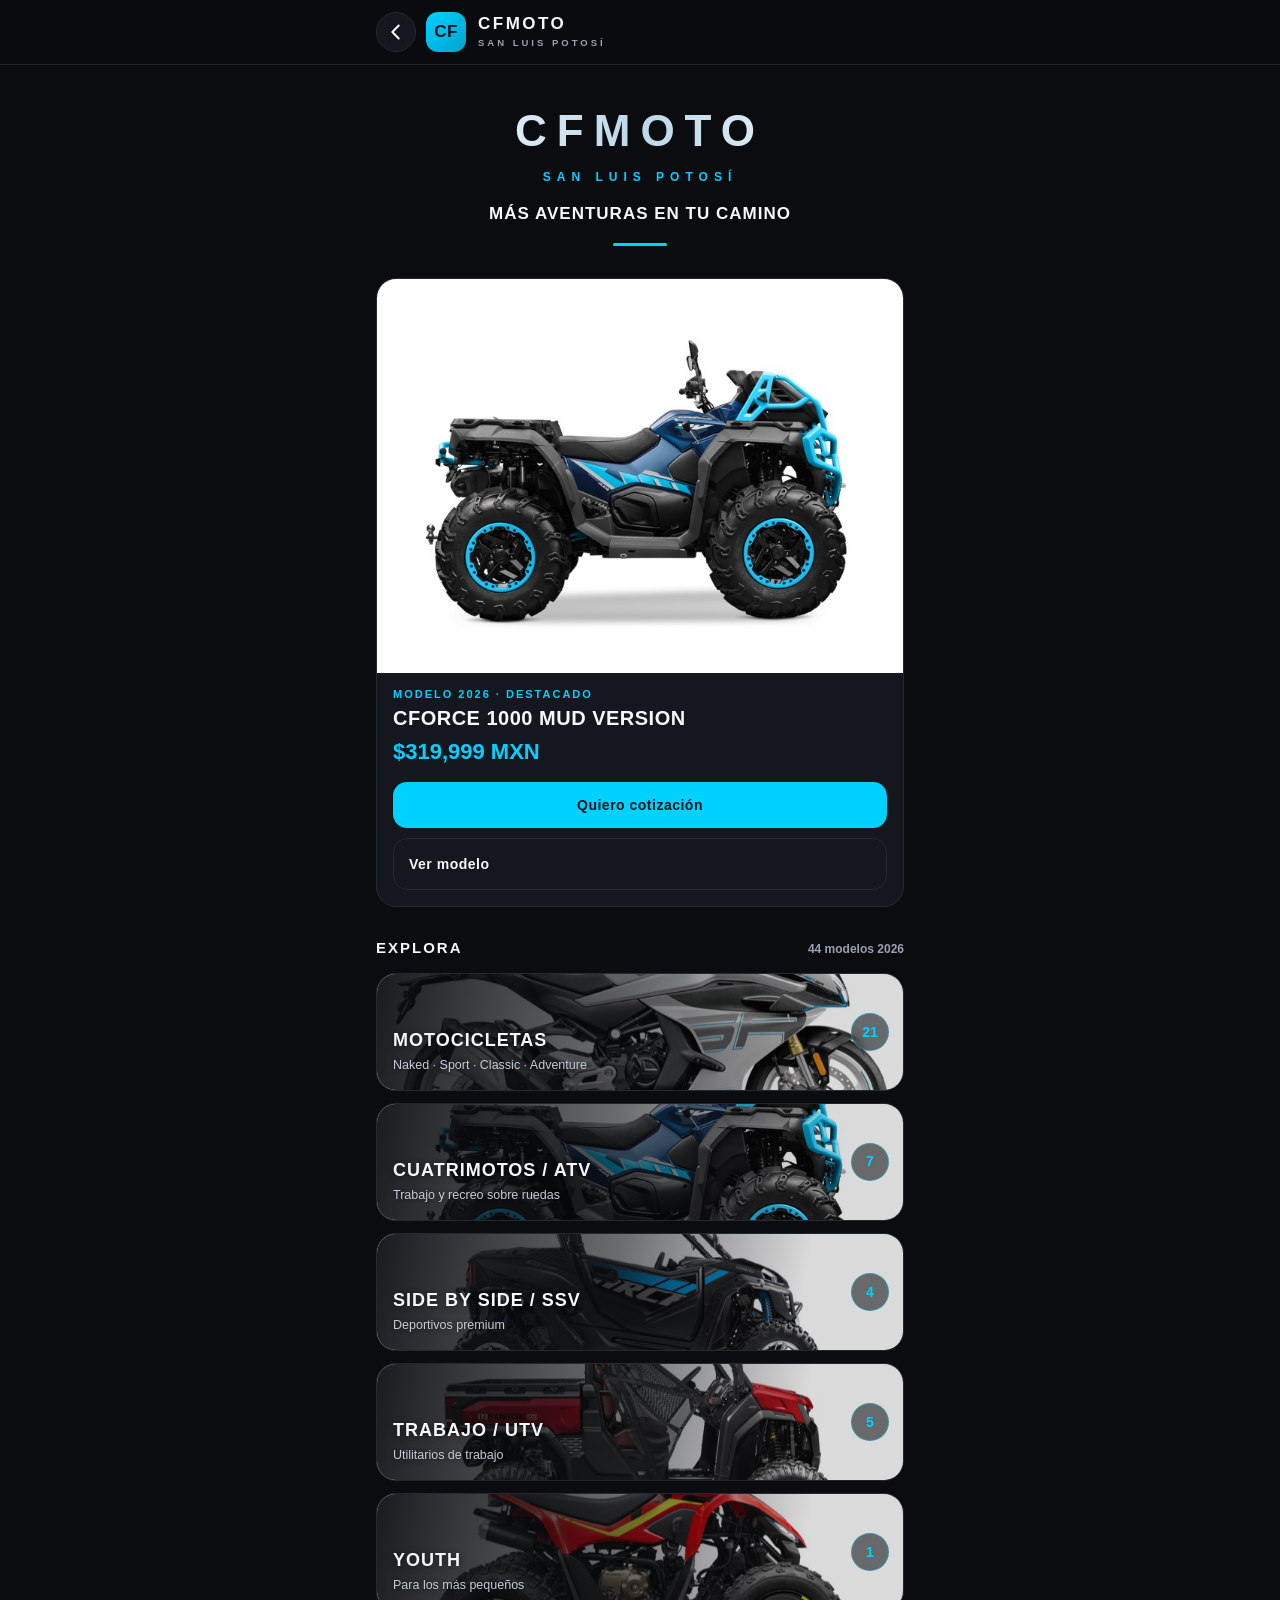
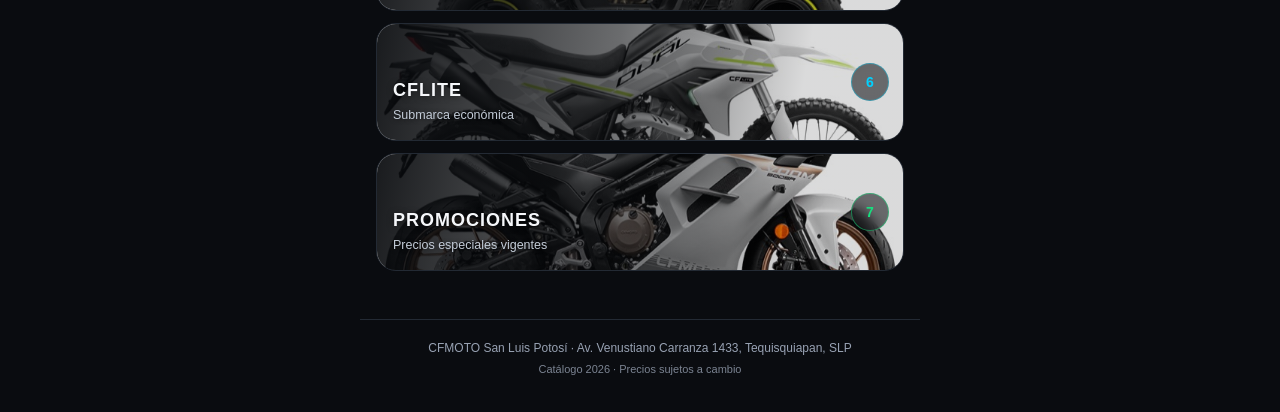
==== index.html @ bfb0d900 "Catálogo CFMOTO SLP — sitio estático V1" ====
<!DOCTYPE html>
<html lang="es">
<head>
  <meta charset="UTF-8" />
  <meta name="viewport" content="width=device-width, initial-scale=1, viewport-fit=cover" />
  <meta name="description" content="Catálogo CFMOTO San Luis Potosí — Motocicletas, ATV, SSV, UTV y CFLITE. Precios oficiales 2026." />
  <title>CFMOTO San Luis Potosí — Catálogo</title>
  <link rel="stylesheet" href="css/styles.css" />
</head>
<body>
  <header class="topbar">
    <div class="topbar-inner">
      <button class="btn-back" id="btnBack" aria-label="Regresar" hidden>
        <svg viewBox="0 0 24 24" width="22" height="22" aria-hidden="true"><path fill="none" stroke="currentColor" stroke-width="2.2" stroke-linecap="round" stroke-linejoin="round" d="M15 5l-7 7 7 7"/></svg>
      </button>
      <div class="brand">
        <span class="brand-mark">CF</span>
        <div class="brand-text">
          <strong>CFMOTO</strong>
          <span>SAN LUIS POTOSÍ</span>
        </div>
      </div>
    </div>
  </header>

  <main id="app" class="app"></main>

  <footer class="foot">
    <p>CFMOTO San Luis Potosí · Av. Venustiano Carranza 1433, Tequisquiapan, SLP</p>
    <p class="foot-note">Catálogo 2026 · Precios sujetos a cambio</p>
  </footer>

  <div class="modal" id="ctaModal" role="dialog" aria-modal="true" aria-labelledby="modalTitle" hidden>
    <div class="modal-backdrop" data-close></div>
    <div class="modal-box">
      <button class="modal-close" data-close aria-label="Cerrar">&times;</button>
      <h3 id="modalTitle">Integración disponible próximamente</h3>
      <p id="modalText">Esta función se conectará pronto con nuestro equipo de ventas por WhatsApp.</p>
      <button class="btn btn-primary btn-block" data-close>Entendido</button>
    </div>
  </div>

  <div id="stickyCta" hidden>
    <button class="btn btn-primary btn-block btn-sticky" data-cta="cotizacion">Quiero cotización</button>
  </div>

  <script src="js/config.js"></script>
  <script src="js/app.js"></script>
  <script src="js/catalog.js"></script>
  <script src="js/product.js"></script>
</body>
</html>
---- css/styles.css ----
/* ============================================================
   CFMOTO catálogo — dark premium, mobile-first
   Paleta: fondo #0a0c10 · superficie #14171d · texto #f5f7fa
   Acento: cian #00d1ff · verde promo #16e07f
   ============================================================ */

:root {
  --bg: #0a0c10;
  --bg-2: #0e1116;
  --surface: #14171d;
  --surface-2: #1a1e26;
  --border: #232a34;
  --text: #f5f7fa;
  --muted: #98a2b3;
  --accent: #00d1ff;
  --accent-ink: #04141d;
  --green: #16e07f;
  --red: #ff5470;
  --radius: 20px;
  --radius-sm: 14px;
  --font: -apple-system, BlinkMacSystemFont, "Segoe UI", Roboto, "Helvetica Neue", Arial, sans-serif;
}

* { box-sizing: border-box; margin: 0; padding: 0; }

html { -webkit-text-size-adjust: 100%; }

body {
  font-family: var(--font);
  background: var(--bg);
  color: var(--text);
  line-height: 1.45;
  min-height: 100vh;
  -webkit-font-smoothing: antialiased;
}

img { display: block; max-width: 100%; }

button { font-family: inherit; cursor: pointer; }

a { color: var(--accent); text-decoration: none; }

/* ---------- Topbar ---------- */
.topbar {
  position: sticky;
  top: 0;
  z-index: 20;
  background: rgba(10, 12, 16, 0.82);
  -webkit-backdrop-filter: blur(14px);
  backdrop-filter: blur(14px);
  border-bottom: 1px solid var(--border);
}
.topbar-inner {
  max-width: 560px;
  margin: 0 auto;
  display: flex;
  align-items: center;
  gap: 10px;
  padding: 12px 16px;
  padding-top: max(12px, env(safe-area-inset-top));
}
.btn-back {
  width: 40px;
  height: 40px;
  border-radius: 50%;
  border: 1px solid var(--border);
  background: var(--surface);
  color: var(--text);
  display: inline-flex;
  align-items: center;
  justify-content: center;
  transition: transform 120ms cubic-bezier(0.16, 1, 0.3, 1), background 120ms ease;
}
.btn-back:active { transform: scale(0.92); background: var(--surface-2); }
.brand { display: flex; align-items: center; gap: 12px; }
.brand-mark {
  width: 40px; height: 40px;
  display: grid; place-items: center;
  border-radius: 12px;
  background: linear-gradient(135deg, var(--accent), #00a3cc);
  color: var(--accent-ink);
  font-weight: 900;
  font-size: 17px;
  letter-spacing: 0.5px;
}
.brand-text { line-height: 1.05; }
.brand-text strong { font-size: 17px; font-weight: 800; letter-spacing: 2.5px; display: block; }
.brand-text span { font-size: 9.5px; font-weight: 700; letter-spacing: 3px; color: var(--muted); }

/* ---------- Layout ---------- */
.app { max-width: 560px; margin: 0 auto; padding: 0 16px max(48px, calc(env(safe-area-inset-bottom) + 40px)); }
.page { animation: fadeIn 220ms cubic-bezier(0.16, 1, 0.3, 1) both; }
@keyframes fadeIn { from { opacity: 0; transform: translateY(6px); } to { opacity: 1; transform: none; } }

/* ---------- Hero / Home ---------- */
.hero {
  padding: 34px 4px 26px;
  text-align: center;
}
.hero-brand {
  font-size: 44px;
  font-weight: 900;
  letter-spacing: 10px;
  background: linear-gradient(90deg, #fff, #bcd7e8, #fff);
  -webkit-background-clip: text;
  background-clip: text;
  color: transparent;
}
.hero-city {
  margin-top: 6px;
  font-size: 12px;
  font-weight: 700;
  letter-spacing: 6px;
  color: var(--accent);
}
.hero-tag {
  margin-top: 16px;
  font-size: 17px;
  font-weight: 800;
  letter-spacing: 1px;
  color: var(--text);
  text-transform: uppercase;
}
.hero-line { width: 54px; height: 3px; border-radius: 2px; background: var(--accent); margin: 16px auto 0; }

/* ---------- Secciones ---------- */
.sec { margin-top: 30px; }
.sec-title {
  display: flex; align-items: baseline; justify-content: space-between;
  margin-bottom: 14px;
}
.sec-title h2 { font-size: 15px; font-weight: 800; letter-spacing: 2px; text-transform: uppercase; }
.sec-title span { font-size: 12px; font-weight: 600; color: var(--muted); }

/* ---------- Categorías (home) ---------- */
.cats { display: grid; gap: 12px; }
.cat-tile {
  position: relative;
  overflow: hidden;
  min-height: 118px;
  display: flex;
  align-items: flex-end;
  padding: 16px 16px;
  border-radius: var(--radius);
  border: 1px solid var(--border);
  background: var(--surface);
  color: var(--text);
  text-align: left;
  transition: transform 130ms cubic-bezier(0.16, 1, 0.3, 1), border-color 130ms ease;
}
.cat-tile:active { transform: scale(0.97); border-color: var(--accent); }
.cat-img { position: absolute; inset: 0; width: 100%; height: 100%; object-fit: cover; }
.cat-ov { position: absolute; inset: 0; background: linear-gradient(100deg, rgba(8, 10, 13, 0.93) 0%, rgba(8, 10, 13, 0.6) 45%, rgba(8, 10, 13, 0.15) 80%); }
.cat-txt { position: relative; z-index: 2; padding-right: 56px; }
.cat-t { font-size: 18px; font-weight: 800; letter-spacing: 1px; text-shadow: 0 1px 6px rgba(0,0,0,.5); }
.cat-s { font-size: 12.5px; color: #c3ccd8; margin-top: 3px; text-shadow: 0 1px 4px rgba(0,0,0,.5); }
.cat-tile .cat-n {
  position: absolute; right: 14px; top: 50%;
  transform: translateY(-50%);
  min-width: 38px; height: 38px;
  display: grid; place-items: center;
  border-radius: 50%;
  background: rgba(10, 12, 16, 0.55);
  border: 1px solid rgba(0, 209, 255, 0.4);
  color: var(--accent);
  font-weight: 800; font-size: 14px;
  -webkit-backdrop-filter: blur(6px); backdrop-filter: blur(6px);
}
.cat-tile.promo .cat-n { background: rgba(10, 12, 16, 0.55); border-color: rgba(22, 224, 127, 0.5); color: var(--green); }

/* ---------- Producto protagonista (home) ---------- */
.featured {
  margin-top: 6px;
  border-radius: var(--radius);
  overflow: hidden;
  border: 1px solid var(--border);
  background: var(--surface);
}
.featured .feat-media { display: block; background: var(--bg-2); }
.featured .feat-media img { width: 100%; height: auto; object-fit: contain; }
.featured .feat-body { padding: 14px 16px 16px; }
.featured .feat-kicker { font-size: 11px; font-weight: 800; letter-spacing: 2px; color: var(--accent); }
.featured .feat-name { font-size: 20px; font-weight: 900; letter-spacing: 0.5px; margin-top: 4px; line-height: 1.15; }
.featured .feat-price { font-size: 22px; font-weight: 900; color: var(--accent); margin-top: 6px; }
.featured .feat-ctas { display: grid; gap: 10px; margin-top: 14px; }

/* ---------- Grid de cards ---------- */
.grid { display: grid; grid-template-columns: 1fr; gap: 14px; }
@media (min-width: 480px) { .grid { grid-template-columns: repeat(2, 1fr); } }
@media (min-width: 768px) { .grid { grid-template-columns: repeat(3, 1fr); } }

.card {
  display: flex;
  flex-direction: column;
  background: var(--surface);
  border: 1px solid var(--border);
  border-radius: var(--radius);
  overflow: hidden;
  transition: transform 130ms cubic-bezier(0.16, 1, 0.3, 1), border-color 130ms ease;
}
.card:active { transform: scale(0.97); }
.card-media { position: relative; aspect-ratio: 4 / 3; background: var(--bg-2); overflow: hidden; }
.card-media img { width: 100%; height: 100%; object-fit: contain; transition: transform 300ms cubic-bezier(0.16, 1, 0.3, 1); }
.card:hover .card-media img { transform: scale(1.04); }
.card-chip {
  position: absolute; top: 10px; left: 10px;
  font-size: 10px; font-weight: 800; letter-spacing: 1px;
  padding: 5px 9px; border-radius: 999px;
  background: rgba(10, 12, 16, 0.75);
  border: 1px solid var(--border);
  color: var(--muted);
  -webkit-backdrop-filter: blur(6px);
  backdrop-filter: blur(6px);
}
.card-promo {
  position: absolute; top: 10px; right: 10px;
  font-size: 11px; font-weight: 900; letter-spacing: 1px;
  padding: 6px 11px; border-radius: 999px;
  background: var(--green);
  color: #05210f;
  box-shadow: 0 2px 10px rgba(22, 224, 127, 0.35);
}
.card-body { padding: 14px 14px 16px; display: flex; flex-direction: column; gap: 8px; flex: 1; }
.card-year { font-size: 11px; font-weight: 700; letter-spacing: 1.5px; color: var(--muted); }
.card-name { font-size: 16.5px; font-weight: 800; letter-spacing: 0.4px; line-height: 1.2; }
.card-price { font-size: 17px; font-weight: 900; color: var(--accent); }
.card-price-ask { font-size: 15px; font-weight: 800; color: var(--muted); }
.card-price-old { font-size: 13px; font-weight: 600; color: var(--muted); text-decoration: line-through; }
.card-promo-price { font-size: 17px; font-weight: 900; color: var(--green); }
.card-cta {
  margin-top: 4px;
  width: 100%;
  padding: 12px;
  border-radius: var(--radius-sm);
  border: none;
  background: var(--accent);
  color: var(--accent-ink);
  font-weight: 800;
  font-size: 13.5px;
  letter-spacing: 0.5px;
  transition: transform 120ms cubic-bezier(0.16, 1, 0.3, 1), filter 120ms ease;
}
.card-cta:active { transform: scale(0.97); filter: brightness(0.92); }
.card-cta.ghost { background: transparent; color: var(--text); border: 1px solid var(--border); }

/* ---------- Encabezado de categoría ---------- */
.cat-head { padding: 22px 2px 6px; }
.cat-head h1 { font-size: 24px; font-weight: 900; letter-spacing: 1.5px; }
.cat-head p { font-size: 13.5px; color: var(--muted); margin-top: 4px; }
.cat-head .count { color: var(--accent); font-weight: 800; }

/* ---------- Ficha de producto ---------- */
.p-hero {
  position: relative;
  border-radius: var(--radius);
  overflow: hidden;
  background: linear-gradient(180deg, var(--bg-2), var(--bg));
  border: 1px solid var(--border);
  margin-top: 16px;
}
.p-hero img { width: 100%; height: auto; object-fit: contain; }
.p-tag {
  position: absolute; top: 12px; left: 12px;
  font-size: 11px; font-weight: 800; letter-spacing: 1px;
  padding: 6px 11px; border-radius: 999px;
  background: rgba(10, 12, 16, 0.78);
  border: 1px solid var(--border);
  color: var(--muted);
  -webkit-backdrop-filter: blur(6px); backdrop-filter: blur(6px);
}
.p-head { padding: 18px 2px 4px; }
.p-head .p-year { font-size: 12px; font-weight: 700; letter-spacing: 2px; color: var(--muted); }
.p-head h1 { font-size: 25px; font-weight: 900; letter-spacing: 1px; line-height: 1.15; margin-top: 4px; }
.p-code { margin-top: 6px; font-size: 11px; font-weight: 700; letter-spacing: 1px; color: var(--muted); }
.p-price { margin-top: 14px; font-size: 26px; font-weight: 900; color: var(--accent); }
.p-price-old { font-size: 15px; font-weight: 600; color: var(--muted); text-decoration: line-through; }
.p-promo { font-size: 22px; font-weight: 900; color: var(--green); }

.p-ctas { display: grid; gap: 10px; margin-top: 18px; }
.btn {
  width: 100%;
  padding: 15px;
  border-radius: var(--radius-sm);
  border: none;
  font-weight: 800;
  font-size: 14px;
  letter-spacing: 0.5px;
  transition: transform 120ms cubic-bezier(0.16, 1, 0.3, 1), filter 120ms ease, background 120ms ease;
}
.btn:active { transform: scale(0.97); }
.btn-primary { background: var(--accent); color: var(--accent-ink); }
.btn-primary:active { filter: brightness(0.92); }
.btn-ghost { background: transparent; color: var(--text); border: 1px solid var(--border); }
.btn-ghost:active { background: var(--surface-2); }
.btn-green { background: var(--green); color: #05210f; }
.btn-block { display: block; }

.p-arg {
  margin-top: 20px;
  padding: 16px;
  border-radius: var(--radius-sm);
  background: var(--surface);
  border: 1px solid var(--border);
  font-size: 14.5px;
  color: var(--muted);
  line-height: 1.55;
}

.p-sec { margin-top: 26px; }
.p-sec h2 {
  font-size: 13.5px; font-weight: 800; letter-spacing: 2px;
  text-transform: uppercase; color: var(--muted);
  padding-bottom: 10px; border-bottom: 1px solid var(--border); margin-bottom: 14px;
}
.spec-grid { display: grid; grid-template-columns: repeat(2, 1fr); gap: 10px; }
@media (min-width: 768px) { .spec-grid { grid-template-columns: repeat(3, 1fr); } }
.spec {
  padding: 13px 14px;
  border-radius: var(--radius-sm);
  background: var(--surface);
  border: 1px solid var(--border);
}
.spec dt { font-size: 10.5px; font-weight: 700; letter-spacing: 1.5px; text-transform: uppercase; color: var(--muted); }
.spec dd { font-size: 14.5px; font-weight: 800; margin-top: 5px; line-height: 1.35; }

.feature-list { list-style: none; display: grid; gap: 9px; }
.feature-list li {
  padding: 11px 14px;
  border-radius: var(--radius-sm);
  background: var(--surface);
  border: 1px solid var(--border);
  font-size: 13.5px; font-weight: 600;
  display: flex; gap: 10px; align-items: flex-start;
}
.feature-list li::before {
  content: "";
  flex: 0 0 auto;
  width: 8px; height: 8px; border-radius: 2px;
  background: var(--accent);
  margin-top: 5px;
}

/* Comparativo */
.cmp-row {
  padding: 14px;
  border-radius: var(--radius-sm);
  background: var(--surface);
  border: 1px solid var(--border);
  margin-bottom: 10px;
}
.cmp-row .cmp-m { font-weight: 800; font-size: 14.5px; }
.cmp-row .cmp-r { font-size: 13px; color: var(--muted); margin-top: 3px; }
.cmp-row .cmp-dest { color: var(--green); font-weight: 700; }

/* ---------- Footer ---------- */
.foot {
  max-width: 560px; margin: 0 auto;
  padding: 20px 16px max(34px, calc(env(safe-area-inset-bottom) + 24px));
  border-top: 1px solid var(--border);
  text-align: center;
  font-size: 12px; color: var(--muted);
}
.foot-note { margin-top: 4px; font-size: 11px; opacity: 0.8; }

/* ---------- Modal ---------- */
.modal { position: fixed; inset: 0; z-index: 50; display: grid; place-items: center; padding: 24px; }
.modal[hidden] { display: none; }
.modal-backdrop {
  position: absolute; inset: 0;
  background: rgba(4, 6, 9, 0.72);
  -webkit-backdrop-filter: blur(6px); backdrop-filter: blur(6px);
}
.modal-box {
  position: relative;
  width: 100%; max-width: 360px;
  background: var(--surface);
  border: 1px solid var(--border);
  border-radius: var(--radius);
  padding: 26px 22px;
  text-align: center;
  animation: pop 240ms cubic-bezier(0.16, 1, 0.3, 1) both;
}
@keyframes pop { from { opacity: 0; transform: scale(0.94) translateY(8px); } to { opacity: 1; transform: none; } }
.modal-close {
  position: absolute; top: 10px; right: 10px;
  width: 34px; height: 34px; border-radius: 50%;
  border: none; background: var(--surface-2); color: var(--muted);
  font-size: 18px;
}
.modal-box h3 { font-size: 17px; font-weight: 800; }
.modal-box p { font-size: 13.5px; color: var(--muted); margin: 10px 0 18px; }

/* ---------- Skeleton / estado ---------- */
.empty { text-align: center; color: var(--muted); padding: 48px 0; }
.empty strong { display: block; font-size: 16px; color: var(--text); margin-bottom: 6px; }
.skel {
  border-radius: var(--radius);
  background: linear-gradient(100deg, var(--surface) 30%, var(--surface-2) 50%, var(--surface) 70%);
  background-size: 200% 100%;
  animation: shimmer 1.2s linear infinite;
}
@keyframes shimmer { to { background-position: -200% 0; } }

/* ---------- Sticky CTA (móvil / ficha) ---------- */
#stickyCta {
  position: fixed;
  left: 0; right: 0; bottom: 0;
  z-index: 30;
  display: none;
  justify-content: center;
  padding: 12px 16px calc(env(safe-area-inset-bottom) + 12px);
  background: linear-gradient(0deg, rgba(8, 10, 13, 0.97) 55%, rgba(8, 10, 13, 0));
}
body.show-sticky #stickyCta { display: flex; }
#stickyCta .btn {
  max-width: 560px;
  padding: 17px;
  font-size: 15.5px;
  letter-spacing: 1px;
  box-shadow: 0 8px 24px rgba(0, 209, 255, 0.35);
}
body.show-sticky .app { padding-bottom: calc(env(safe-area-inset-bottom) + 120px); }
@media (min-width: 769px) {
  body.show-sticky #stickyCta { display: none; }
  body.show-sticky .app { padding-bottom: max(48px, calc(env(safe-area-inset-bottom) + 40px)); }
}

/* ---------- Accesibilidad ---------- */
:focus-visible { outline: 2px solid var(--accent); outline-offset: 2px; }
@media (prefers-reduced-motion: reduce) {
  *, *::before, *::after { animation: none !important; transition: none !important; }
}
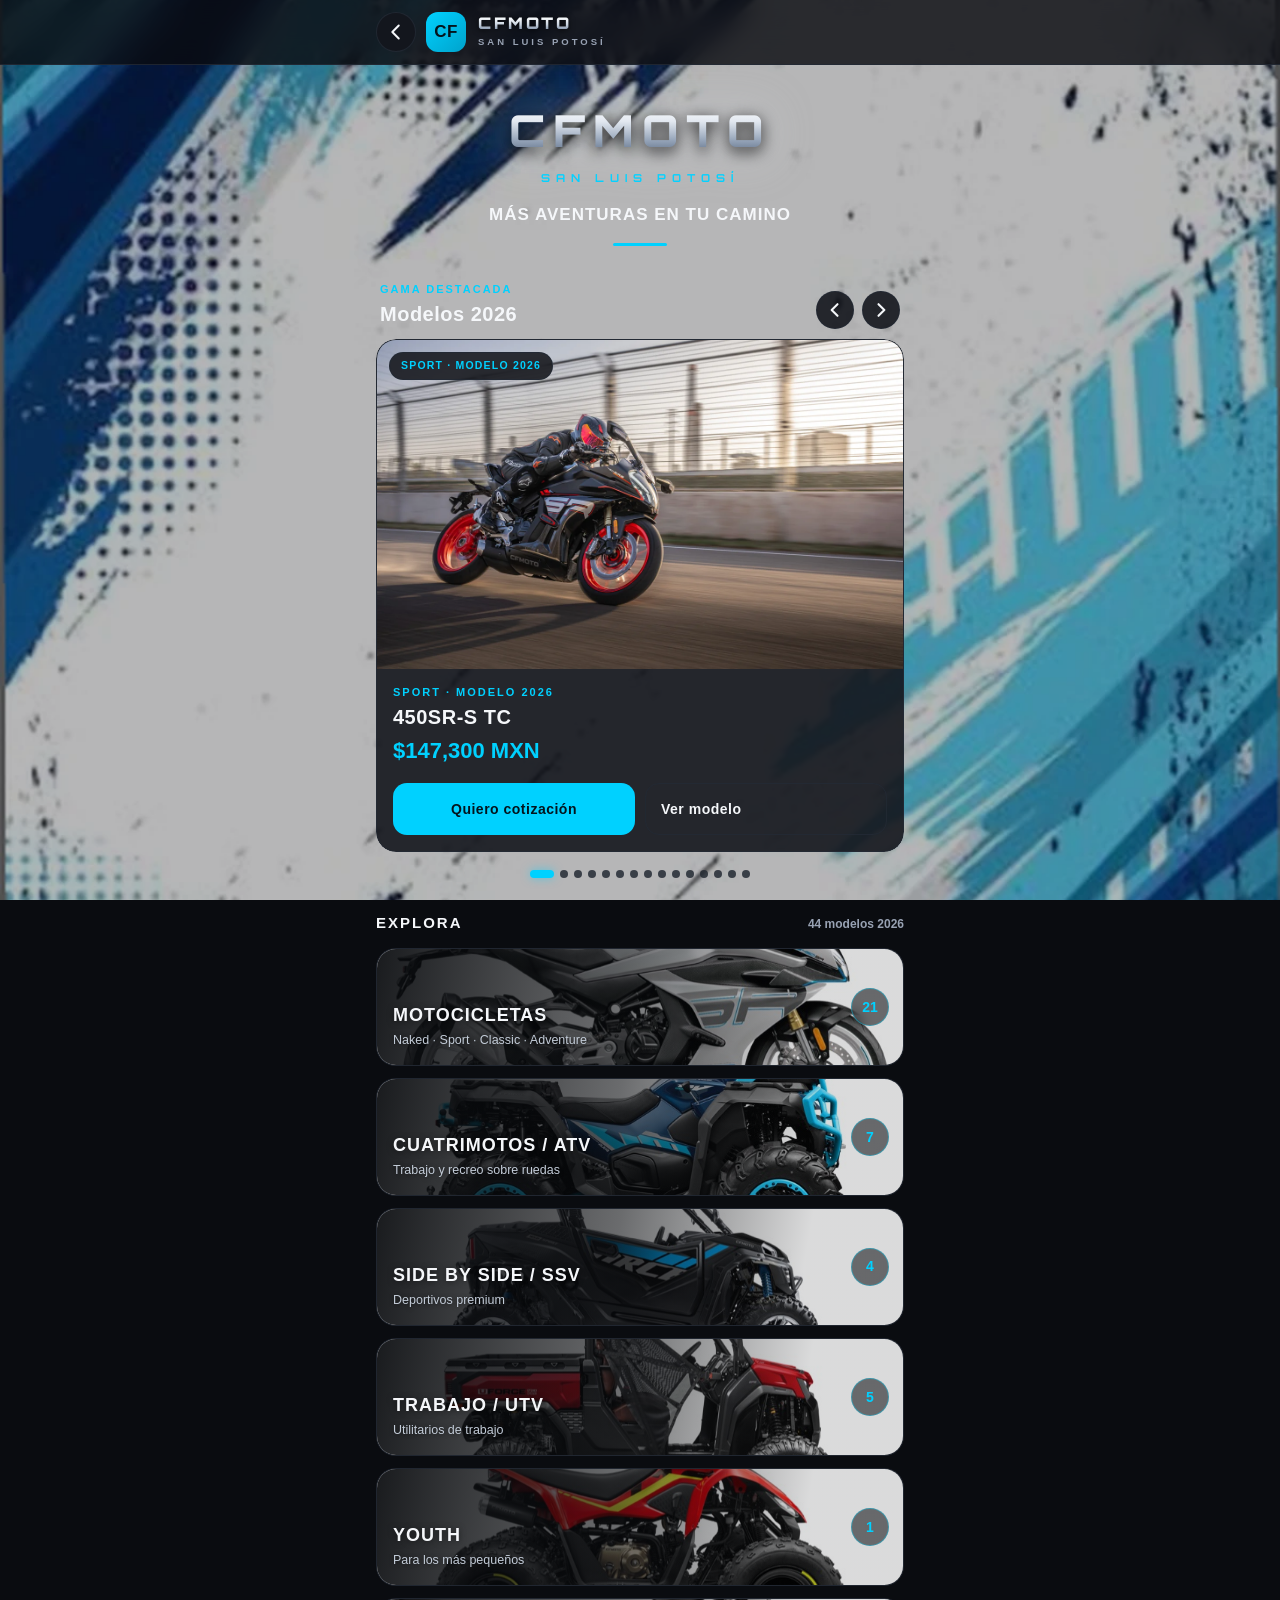
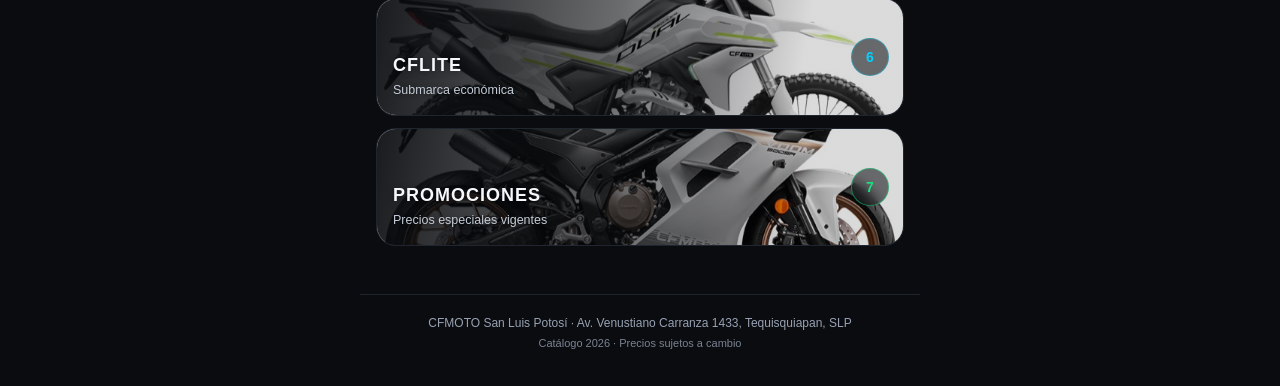
==== commit d7b9340a: "feat: tipografía Orbitron estilo CFMOTO y acabado plata cromada metálica" ====
--- a/index.html
+++ b/index.html
@@ -5,6 +5,9 @@
   <meta name="viewport" content="width=device-width, initial-scale=1, viewport-fit=cover" />
   <meta name="description" content="Catálogo CFMOTO San Luis Potosí — Motocicletas, ATV, SSV, UTV y CFLITE. Precios oficiales 2026." />
   <title>CFMOTO San Luis Potosí — Catálogo</title>
+  <link rel="preconnect" href="https://fonts.googleapis.com" />
+  <link rel="preconnect" href="https://fonts.gstatic.com" crossorigin />
+  <link href="https://fonts.googleapis.com/css2?family=Orbitron:wght@700;800;900&display=swap" rel="stylesheet" />
   <link rel="stylesheet" href="css/styles.css" />
 </head>
 <body>
--- a/css/styles.css
+++ b/css/styles.css
@@ -6,10 +6,10 @@
 
 :root {
   --bg: #0a0c10;
-  --bg-2: #0e1116;
-  --surface: #14171d;
-  --surface-2: #1a1e26;
-  --border: #232a34;
+  --bg-2: rgba(14, 17, 22, 0.85);
+  --surface: rgba(20, 23, 29, 0.90);
+  --surface-2: rgba(26, 30, 38, 0.92);
+  --border: rgba(35, 42, 52, 0.85);
   --text: #f5f7fa;
   --muted: #98a2b3;
   --accent: #00d1ff;
@@ -19,6 +19,7 @@
   --radius: 20px;
   --radius-sm: 14px;
   --font: -apple-system, BlinkMacSystemFont, "Segoe UI", Roboto, "Helvetica Neue", Arial, sans-serif;
+  --font-brand: 'Orbitron', -apple-system, sans-serif;
 }
 
 * { box-sizing: border-box; margin: 0; padding: 0; }
@@ -32,6 +33,17 @@
   line-height: 1.45;
   min-height: 100vh;
   -webkit-font-smoothing: antialiased;
+  position: relative;
+}
+
+body::before {
+  content: "";
+  position: fixed;
+  inset: 0;
+  z-index: -1;
+  background: url('../img/bg-catalog.webp') no-repeat center center / cover;
+  opacity: 0.70;
+  pointer-events: none;
 }
 
 img { display: block; max-width: 100%; }
@@ -84,7 +96,18 @@
   letter-spacing: 0.5px;
 }
 .brand-text { line-height: 1.05; }
-.brand-text strong { font-size: 17px; font-weight: 800; letter-spacing: 2.5px; display: block; }
+.brand-text strong {
+  font-family: var(--font-brand);
+  font-size: 16px;
+  font-weight: 900;
+  letter-spacing: 2.5px;
+  background: linear-gradient(180deg, #ffffff 0%, #f1f5f9 25%, #cbd5e1 55%, #94a3b8 80%, #ffffff 100%);
+  -webkit-background-clip: text;
+  background-clip: text;
+  color: transparent;
+  display: block;
+  filter: drop-shadow(0 1px 3px rgba(0, 0, 0, 0.85));
+}
 .brand-text span { font-size: 9.5px; font-weight: 700; letter-spacing: 3px; color: var(--muted); }
 
 /* ---------- Layout ---------- */
@@ -98,17 +121,22 @@
   text-align: center;
 }
 .hero-brand {
+  font-family: var(--font-brand);
   font-size: 44px;
   font-weight: 900;
-  letter-spacing: 10px;
-  background: linear-gradient(90deg, #fff, #bcd7e8, #fff);
+  letter-spacing: 8px;
+  text-transform: uppercase;
+  background: linear-gradient(180deg, #ffffff 0%, #f8fafc 15%, #e2e8f0 35%, #94a3b8 65%, #64748b 85%, #ffffff 100%);
   -webkit-background-clip: text;
   background-clip: text;
   color: transparent;
+  filter: drop-shadow(0 4px 8px rgba(0, 0, 0, 0.95))
+          drop-shadow(0 0 22px rgba(226, 232, 240, 0.5));
 }
 .hero-city {
-  margin-top: 6px;
-  font-size: 12px;
+  margin-top: 8px;
+  font-family: var(--font-brand);
+  font-size: 11px;
   font-weight: 700;
   letter-spacing: 6px;
   color: var(--accent);
@@ -168,21 +196,225 @@
 }
 .cat-tile.promo .cat-n { background: rgba(10, 12, 16, 0.55); border-color: rgba(22, 224, 127, 0.5); color: var(--green); }
 
-/* ---------- Producto protagonista (home) ---------- */
-.featured {
-  margin-top: 6px;
+/* ---------- Carrusel Hero Multimodelo (Home) ---------- */
+.hero-carousel {
+  margin-top: 10px;
+  position: relative;
+}
+
+.carousel-bar {
+  display: flex;
+  align-items: flex-end;
+  justify-content: space-between;
+  padding: 0 4px 10px;
+}
+
+.carousel-title-wrap {
+  display: flex;
+  flex-direction: column;
+}
+
+.carousel-sub {
+  font-size: 11px;
+  font-weight: 800;
+  letter-spacing: 2px;
+  text-transform: uppercase;
+  color: var(--accent);
+}
+
+.carousel-title {
+  font-size: 20px;
+  font-weight: 900;
+  letter-spacing: 0.5px;
+  color: var(--text);
+  margin-top: 2px;
+}
+
+.carousel-arrows {
+  display: flex;
+  gap: 8px;
+}
+
+.carousel-arrow {
+  width: 38px;
+  height: 38px;
+  border-radius: 50%;
+  background: var(--surface);
+  border: 1px solid var(--border);
+  color: var(--text);
+  display: grid;
+  place-items: center;
+  cursor: pointer;
+  transition: background 150ms ease, border-color 150ms ease, transform 120ms ease, color 150ms ease;
+}
+
+.carousel-arrow:hover {
+  background: rgba(0, 209, 255, 0.12);
+  border-color: var(--accent);
+  color: var(--accent);
+}
+
+.carousel-arrow:active {
+  transform: scale(0.92);
+}
+
+.carousel-viewport {
+  overflow-x: auto;
+  scroll-behavior: smooth;
+  scroll-snap-type: x mandatory;
+  -webkit-overflow-scrolling: touch;
+  scrollbar-width: none;
+  border-radius: var(--radius);
+}
+
+.carousel-viewport::-webkit-scrollbar {
+  display: none;
+}
+
+.carousel-track {
+  display: flex;
+  gap: 14px;
+}
+
+.carousel-slide {
+  flex: 0 0 100%;
+  width: 100%;
+  max-width: 100%;
+  scroll-snap-align: center;
+  scroll-snap-stop: always;
+  background: var(--surface);
+  -webkit-backdrop-filter: blur(12px);
+  backdrop-filter: blur(12px);
+  border: 1px solid var(--border);
   border-radius: var(--radius);
   overflow: hidden;
-  border: 1px solid var(--border);
-  background: var(--surface);
-}
-.featured .feat-media { display: block; background: var(--bg-2); }
-.featured .feat-media img { width: 100%; height: auto; object-fit: contain; }
-.featured .feat-body { padding: 14px 16px 16px; }
-.featured .feat-kicker { font-size: 11px; font-weight: 800; letter-spacing: 2px; color: var(--accent); }
-.featured .feat-name { font-size: 20px; font-weight: 900; letter-spacing: 0.5px; margin-top: 4px; line-height: 1.15; }
-.featured .feat-price { font-size: 22px; font-weight: 900; color: var(--accent); margin-top: 6px; }
-.featured .feat-ctas { display: grid; gap: 10px; margin-top: 14px; }
+  box-sizing: border-box;
+  display: flex;
+  flex-direction: column;
+  transition: border-color 200ms ease;
+}
+
+.carousel-slide:hover {
+  border-color: rgba(0, 209, 255, 0.4);
+}
+
+.carousel-slide .feat-media {
+  position: relative;
+  display: block;
+  background: var(--bg-2);
+  aspect-ratio: 16 / 10;
+  overflow: hidden;
+}
+
+.carousel-slide .feat-media img {
+  width: 100%;
+  height: 100%;
+  object-fit: contain;
+  transition: transform 300ms cubic-bezier(0.16, 1, 0.3, 1);
+}
+
+.carousel-slide:hover .feat-media img {
+  transform: scale(1.03);
+}
+
+.carousel-slide .slide-badge {
+  position: absolute;
+  top: 12px;
+  left: 12px;
+  font-size: 10.5px;
+  font-weight: 800;
+  letter-spacing: 1.2px;
+  padding: 5px 11px;
+  border-radius: 999px;
+  background: rgba(10, 12, 16, 0.82);
+  border: 1px solid var(--border);
+  color: var(--accent);
+  -webkit-backdrop-filter: blur(8px);
+  backdrop-filter: blur(8px);
+  z-index: 2;
+}
+
+.carousel-slide .feat-body {
+  padding: 16px;
+  display: flex;
+  flex-direction: column;
+  flex: 1;
+}
+
+.carousel-slide .feat-kicker {
+  font-size: 11px;
+  font-weight: 800;
+  letter-spacing: 2px;
+  color: var(--accent);
+}
+
+.carousel-slide .feat-name {
+  font-size: 20px;
+  font-weight: 900;
+  letter-spacing: 0.5px;
+  margin-top: 4px;
+  line-height: 1.2;
+}
+
+.carousel-slide .feat-price {
+  font-size: 22px;
+  font-weight: 900;
+  color: var(--accent);
+  margin-top: 6px;
+}
+
+.carousel-slide .feat-price.promo {
+  color: var(--green);
+}
+
+.carousel-slide .feat-price-old {
+  font-size: 14px;
+  font-weight: 600;
+  color: var(--muted);
+  text-decoration: line-through;
+  margin-left: 8px;
+}
+
+.carousel-slide .feat-ctas {
+  display: grid;
+  grid-template-columns: 1fr 1fr;
+  gap: 10px;
+  margin-top: 16px;
+}
+
+.carousel-indicators {
+  display: flex;
+  align-items: center;
+  justify-content: center;
+  gap: 6px;
+  margin-top: 14px;
+  padding: 4px 0;
+  flex-wrap: wrap;
+}
+
+.carousel-dot {
+  width: 8px;
+  height: 8px;
+  border-radius: 999px;
+  background: var(--border);
+  border: none;
+  padding: 0;
+  cursor: pointer;
+  transition: width 200ms ease, background 200ms ease, box-shadow 200ms ease;
+}
+
+.carousel-dot.active {
+  width: 24px;
+  background: var(--accent);
+  box-shadow: 0 0 10px rgba(0, 209, 255, 0.5);
+}
+
+@media (max-width: 480px) {
+  .carousel-slide .feat-ctas {
+    grid-template-columns: 1fr;
+    gap: 8px;
+  }
+}
 
 /* ---------- Grid de cards ---------- */
 .grid { display: grid; grid-template-columns: 1fr; gap: 14px; }
@@ -193,6 +425,8 @@
   display: flex;
   flex-direction: column;
   background: var(--surface);
+  -webkit-backdrop-filter: blur(12px);
+  backdrop-filter: blur(12px);
   border: 1px solid var(--border);
   border-radius: var(--radius);
   overflow: hidden;
